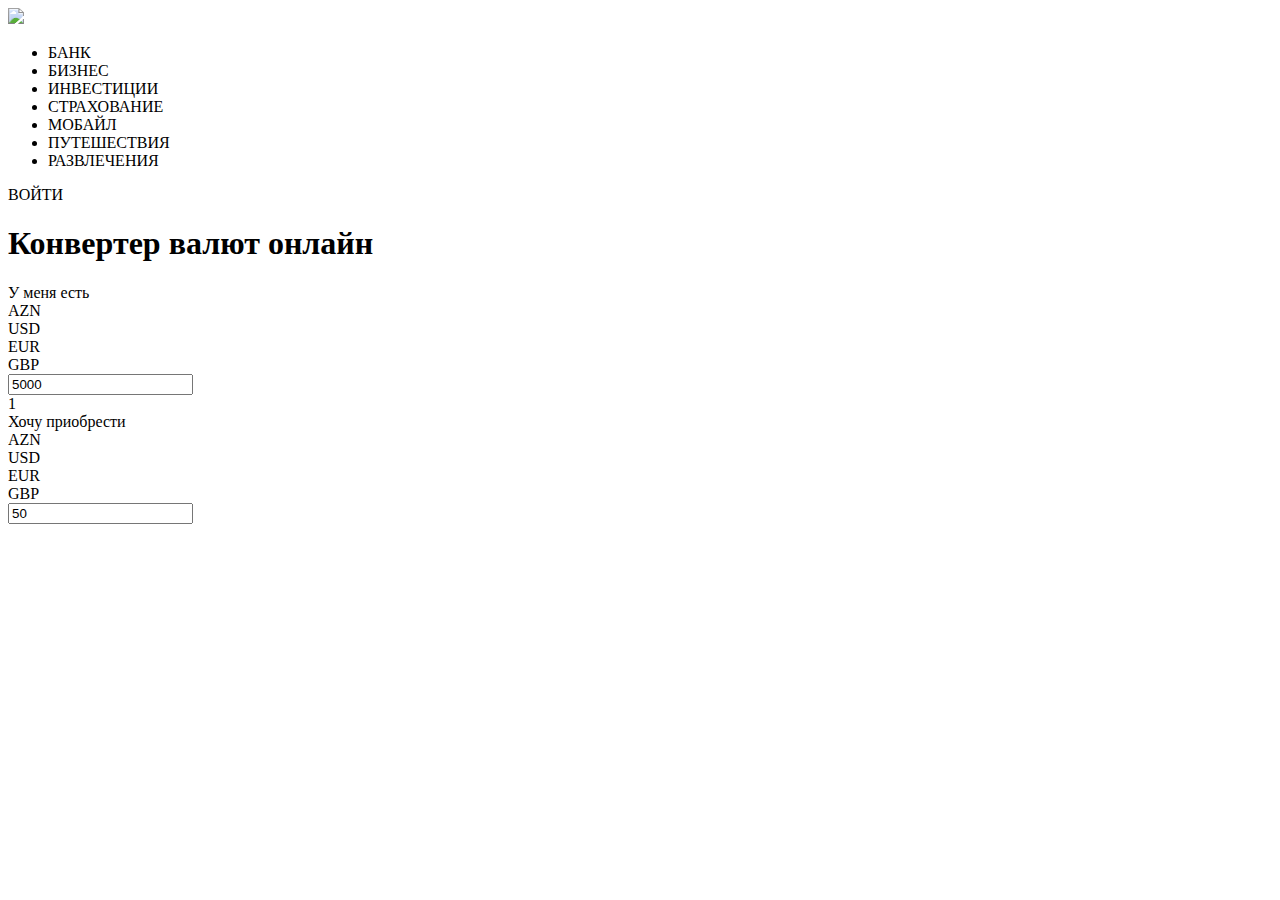
==== src/index.html @ e9695280 "new" ====
<!DOCTYPE html>
<html lang="en">
  <head>
    <meta charset="UTF-8" />
    <meta http-equiv="X-UA-Compatible" content="IE=edge" />
    <meta name="viewport" content="width=device-width, initial-scale=1.0" />
    <title>Document</title>
  </head>
  <style src="asset/index.css"></style>
  <body>
    <img src="logo.svg" />

    <div class="navbar">
      <ul>
        <li>БАНК</li>
        <li>БИЗНЕС</li>
        <li>ИНВЕСТИЦИИ</li>
        <li>СТРАХОВАНИЕ</li>
        <li>МОБАЙЛ</li>
        <li>ПУТЕШЕСТВИЯ</li>
        <li>РАЗВЛЕЧЕНИЯ</li>
      </ul>
    </div>
    <div class="login">ВОЙТИ</div>
    <div class="h1">
      <h1>Конвертер валют онлайн</h1>
    </div>
    <div class="calc">
      <div class="calc__side">
        <div class="calc__title">У меня есть</div>
        <div class="calc__switcher js-converter-switcher" data-id="from">
          <div
            class="calc__switcher__item from selected"
            onclick="selectFrom(this.id)"
            id="1"
          >
            AZN
          </div>
          <div
            class="calc__switcher__item from"
            onclick="selectFrom(this.id)"
            id="2"
          >
            USD
          </div>
          <div
            class="calc__switcher__item from"
            onclick="selectFrom(this.id)"
            id="3"
          >
            EUR
          </div>
          <div
            class="calc__switcher__item from"
            onclick="selectFrom(this.id)"
            id="4"
          >
            GBP
          </div>
        </div>
        <div class="calc__input_box">
          <input
            class="calc__input_box__input js-converter-input"
            type="number"
            value="5000"
            min="0"
            step="any"
            oninput="validity.valid||(value='');"
          />
          <div class="calc__input_box__rate js-converter-rate-from">1</div>
        </div>
      </div>

      <div class="calc__side">
        <div class="calc__title">Хочу приобрести</div>

        <div class="calc__switcher js-converter-switcher" data-id="to">
          <div
            class="calc__switcher__item to"
            onclick="selectTo(this.id)"
            id="5"
          >
            AZN
          </div>
          <div
            class="calc__switcher__item to selected"
            onclick="selectTo(this.id)"
            id="6"
          >
            USD
          </div>
          <div
            class="calc__switcher__item to"
            onclick="selectTo(this.id)"
            id="7"
          >
            EUR
          </div>
          <div
            class="calc__switcher__item to"
            onclick="selectTo(this.id)"
            id="8"
          >
            GBP
          </div>
        </div>

        <div class="calc__input_box">
          <input
            class="calc__input_box__input js-converter-output"
            type="number"
            value="50"
            min="0"
            step="any"
            oninput="validity.valid||(value='');"
          />
          <div class="calc__input_box__rate js-converter-rate-to"></div>
        </div>
      </div>
    </div>
    <script src="index.js"></script>
  </body>
</html>
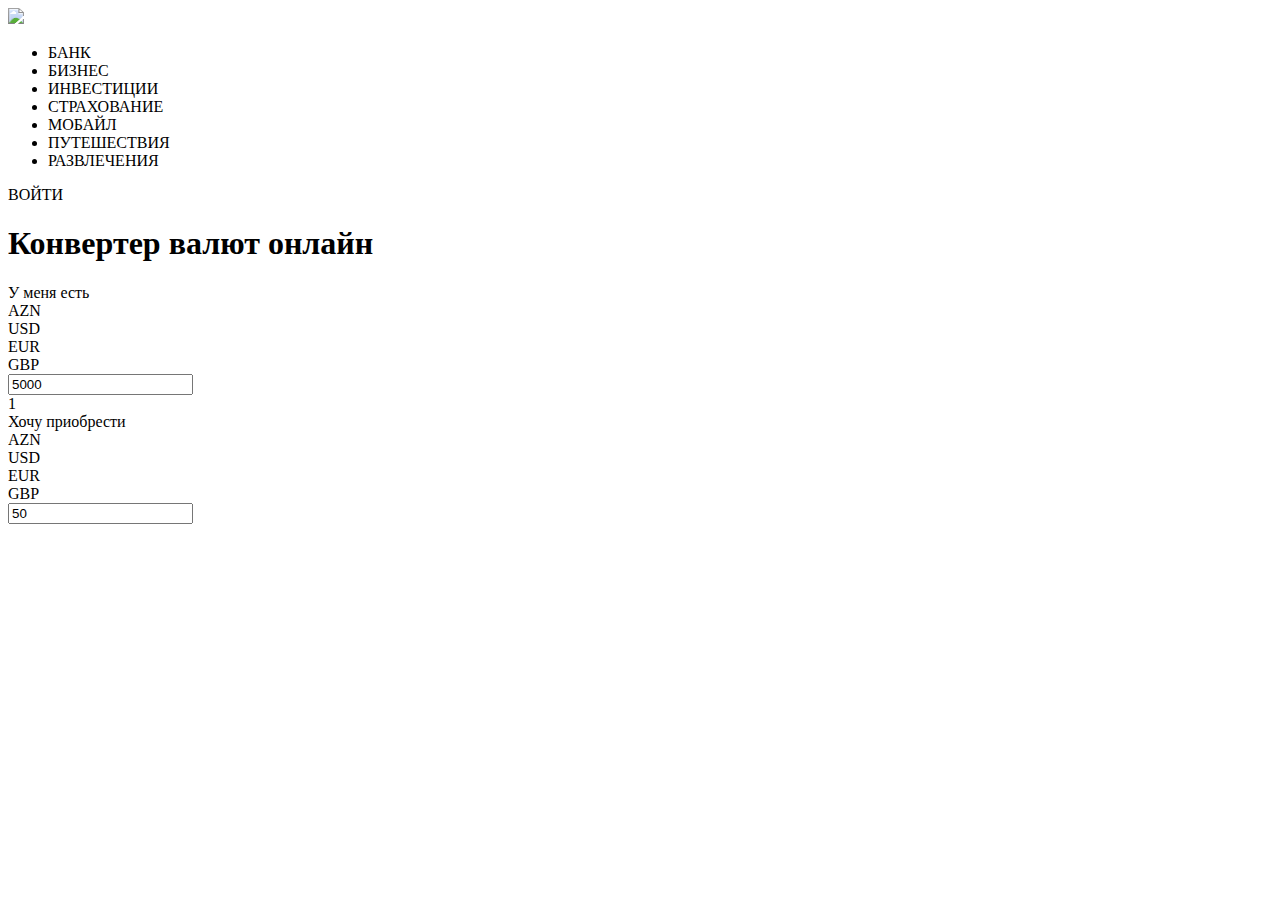
==== commit c50c936f: "Update index.html" ====
--- a/src/index.html
+++ b/src/index.html
@@ -118,6 +118,6 @@
         </div>
       </div>
     </div>
-    <script src="index.js"></script>
+    <script src="asset/index.js"></script>
   </body>
 </html>
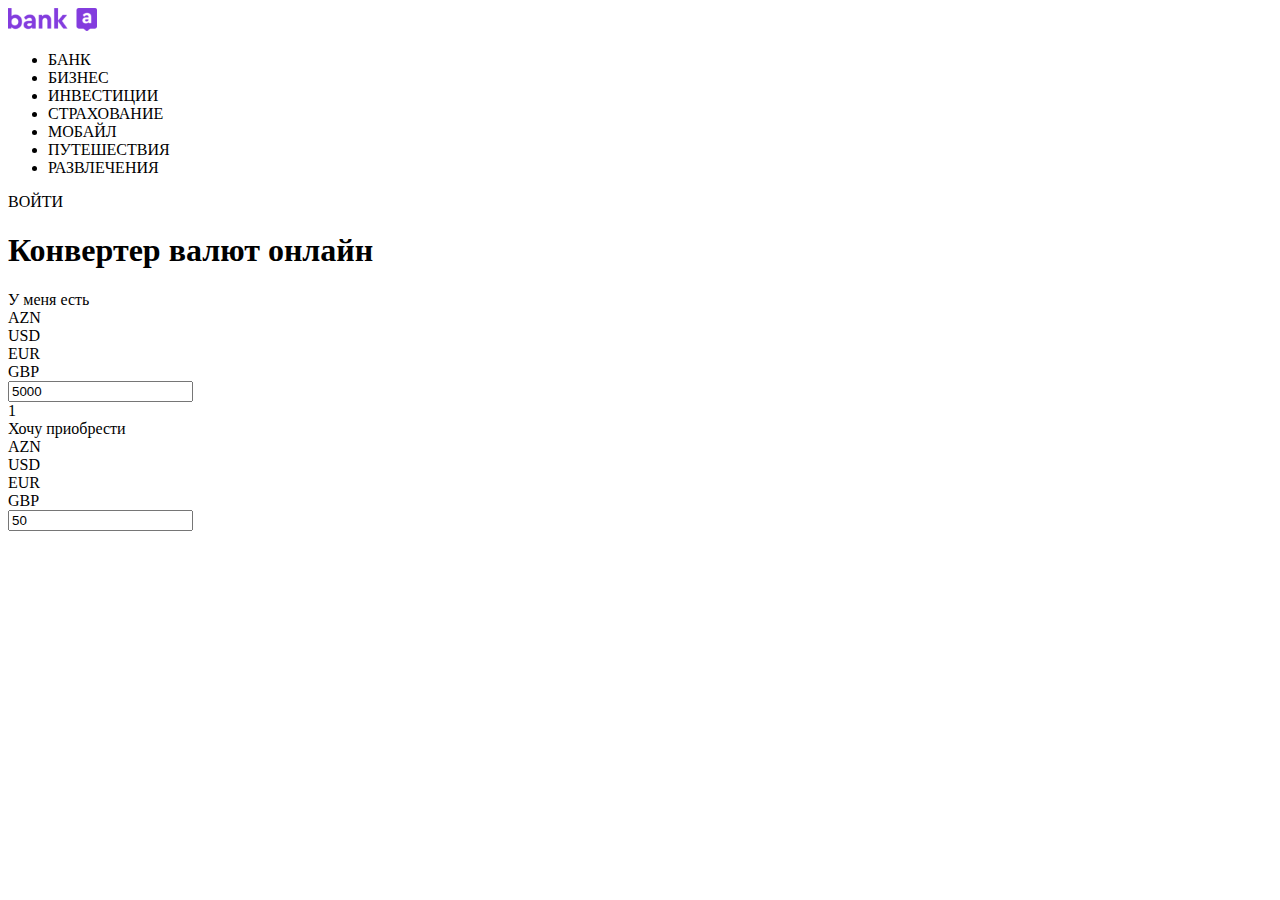
==== commit 633e14d3: "Update index.html" ====
--- a/src/index.html
+++ b/src/index.html
@@ -8,7 +8,7 @@
   </head>
   <style src="asset/index.css"></style>
   <body>
-    <img src="logo.svg" />
+    <img src="asset/logo.svg" />
 
     <div class="navbar">
       <ul>
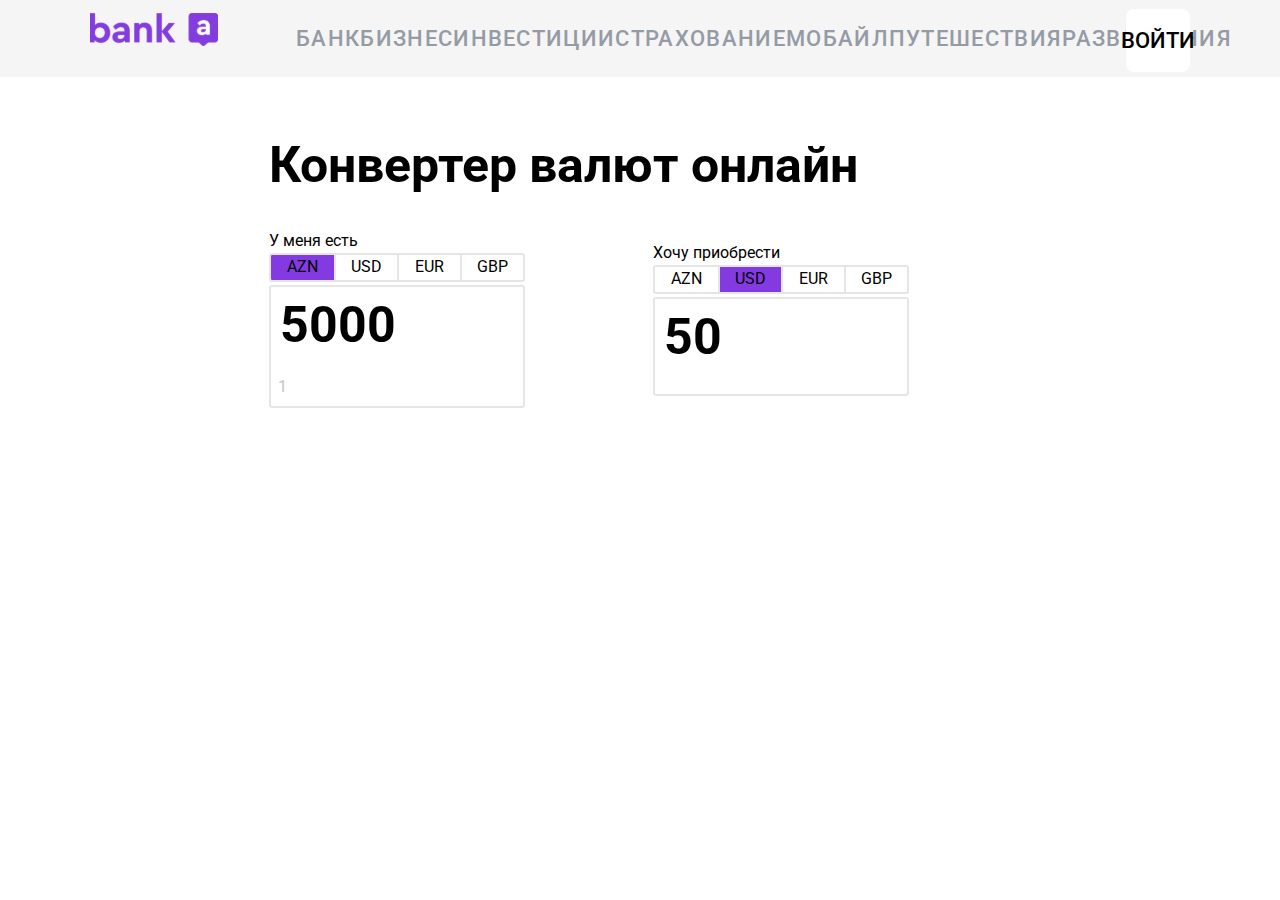
==== commit d44129ac: "Update index.html" ====
--- a/src/index.html
+++ b/src/index.html
@@ -5,8 +5,9 @@
     <meta http-equiv="X-UA-Compatible" content="IE=edge" />
     <meta name="viewport" content="width=device-width, initial-scale=1.0" />
     <title>Document</title>
+    <link rel="stylesheet" href="asset/index.css" />
   </head>
-  <style src="asset/index.css"></style>
+
   <body>
     <img src="asset/logo.svg" />
 
--- a/src/asset/index.css
+++ b/src/asset/index.css
@@ -0,0 +1,184 @@
+@import url('https://fonts.googleapis.com/css2?family=Roboto:wght@400;500;700&display=swap');
+*, 
+*::before, 
+*::after { 
+  box-sizing: border-box; 
+} 
+ 
+/* Убираем внутренние отступы */ 
+ul[class], 
+ol[class] { 
+  padding: 0; 
+} 
+ 
+/* Убираем внешние отступы */ 
+body, 
+h1, 
+h2, 
+h3, 
+h4, 
+p, 
+ul[class], 
+ol[class], 
+li, 
+figure, 
+figcaption, 
+blockquote, 
+dl, 
+dd { 
+  margin: 0; 
+} 
+ 
+/* Выставляем основные настройки по-умолчанию для body */ 
+body { 
+  min-height: 100vh; 
+  scroll-behavior: smooth; 
+  text-rendering: optimizeSpeed; 
+  line-height: 1.5; 
+  font-family: 'Roboto', sans-serif;
+} 
+ 
+/* Удаляем стандартную стилизацию для всех ul и il, у которых есть атрибут class*/ 
+ul[class], 
+ol[class] { 
+  list-style: none; 
+} 
+ 
+/* Элементы a, у которых нет класса, сбрасываем до дефолтных стилей */ 
+a:not([class]) { 
+  text-decoration-skip-ink: auto; 
+} 
+ 
+/* Упрощаем работу с изображениями */ 
+img { 
+  max-width: 100%; 
+  display: block; 
+} 
+ 
+/* Наследуем шрифты для инпутов и кнопок */ 
+input, 
+button, 
+textarea, 
+select { 
+  font: inherit; 
+}
+.calc__switcher  {
+border: 2px solid #E5E5E5;
+box-sizing: border-box;
+border-radius: 3px;
+display: flex;
+overflow:hidden;
+}
+.calc__switcher__item {
+    width: 25%;
+    height: 0;
+    padding-top: 5%;
+    padding-bottom: 5%;
+    display: flex;
+    justify-content: center;
+    align-items: center;
+    border-left: 2px solid #E5E5E5;
+}
+.calc__switcher__item:first-child{
+    border-left: 0px;
+}
+.calc__switcher__item.selected{
+    background: #833AE0;
+
+}
+.calc__input_box {
+margin-top: 1%;
+border: 2px solid #E5E5E5;
+box-sizing: border-box;
+border-radius: 3px;
+overflow: hidden;
+padding-left: 3%;
+}
+input::-webkit-outer-spin-button,
+input::-webkit-inner-spin-button {
+  -webkit-appearance: none;
+  margin: 0;
+}
+input:focus, textarea:focus, select:focus{
+        outline: none;
+    }
+input {
+    border: none;
+    font-weight: 700;
+font-size: 50px;
+padding-bottom: 5%;
+
+}
+li {
+  display: inline;
+  
+}
+ul{
+  width: 60%;
+  display: flex;
+  justify-content: space-around;
+  color: #959BA4;
+  align-items: center;
+  font-weight: 500;
+font-size: 22px;
+display: flex;
+align-items: center;
+letter-spacing: 0.06em;
+}
+li:hover{
+  color: black;
+}
+.navbar{
+  display: flex;
+  justify-content: space-around;
+  background-color: #F5F5F6;
+}
+img {
+  margin-top: 1%;
+  margin-left: 7%;
+  position: absolute;
+  width: 10%;
+}
+.login{
+  position: absolute;
+  margin-left: 88%;
+top: 1%;
+width: 5%;
+height: 7%;
+display: flex;
+  justify-content: center;
+  align-items: center;
+
+  font-weight: 500;
+font-size: 22px;
+display: flex;
+align-items: center;
+background: #FFFFFF;
+border-radius: 8px;
+}
+h1{
+  font-weight: 700;
+font-size: 50px;
+width: 58%;
+margin-top: 4%;
+margin-bottom: 2%;
+}
+.h1{
+  display: flex;
+justify-content: center;
+}
+.calc{
+  display: flex;
+  justify-content: space-between;
+  align-items: center;
+  width: 50%;
+  margin-left: 21%;
+}
+.calc__side{
+  width: 40%;
+}
+.calc__input_box__rate{
+  color: #C6C6C6;
+padding-bottom: 3%;
+
+}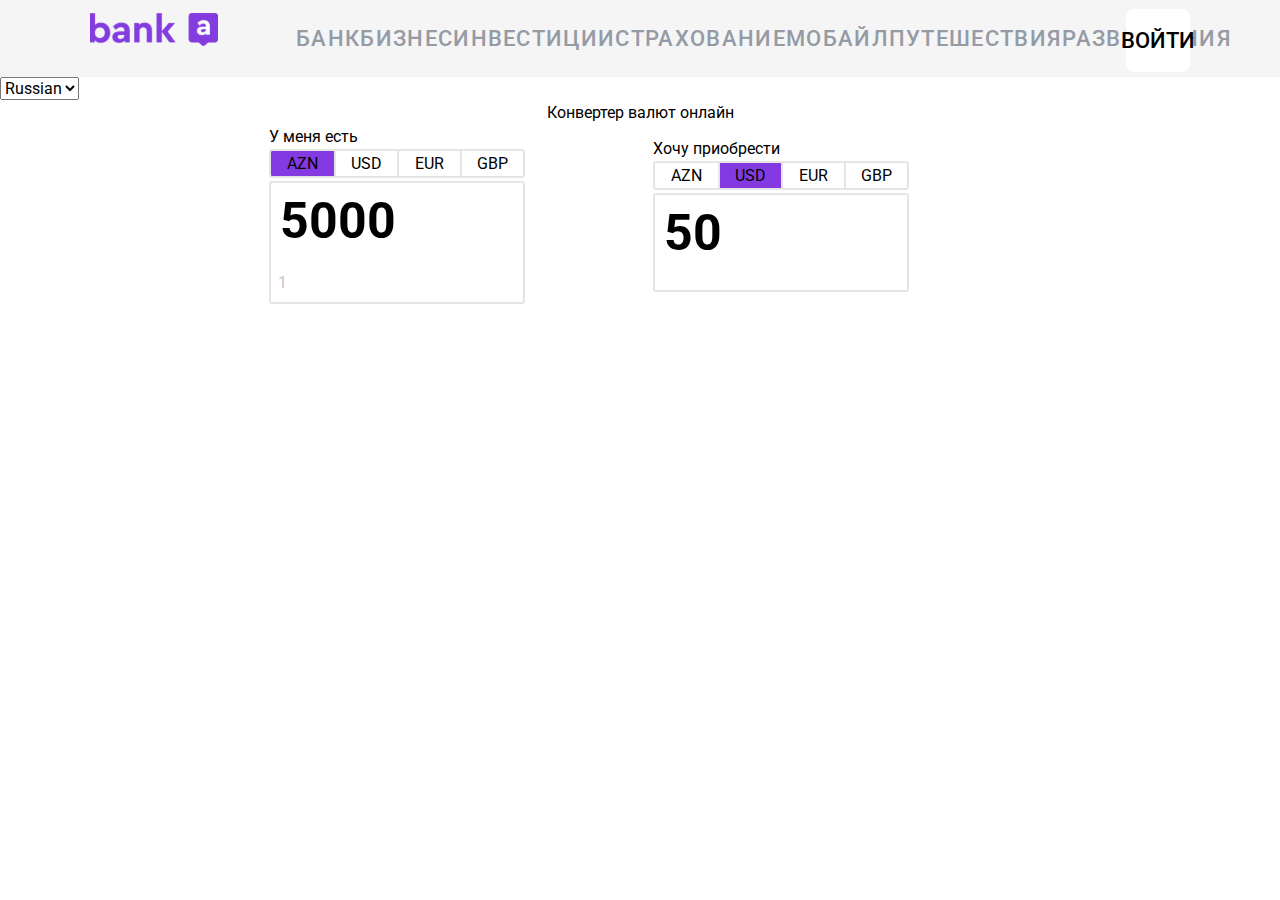
==== commit e1a48770: "localization" ====
--- a/src/index.html
+++ b/src/index.html
@@ -13,48 +13,48 @@
 
     <div class="navbar">
       <ul>
-        <li>БАНК</li>
-        <li>БИЗНЕС</li>
-        <li>ИНВЕСТИЦИИ</li>
-        <li>СТРАХОВАНИЕ</li>
-        <li>МОБАЙЛ</li>
-        <li>ПУТЕШЕСТВИЯ</li>
-        <li>РАЗВЛЕЧЕНИЯ</li>
+        <li data-i18n-key="bank">БАНК</li>
+        <li data-i18n-key="business">БИЗНЕС</li>
+        <li data-i18n-key="investments">ИНВЕСТИЦИИ</li>
+        <li data-i18n-key="insurance">СТРАХОВАНИЕ</li>
+        <li data-i18n-key="mobile">МОБАЙЛ</li>
+        <li data-i18n-key="travel">ПУТЕШЕСТВИЯ</li>
+        <li data-i18n-key="entertainment">РАЗВЛЕЧЕНИЯ</li>
       </ul>
     </div>
-    <div class="login">ВОЙТИ</div>
-    <div class="h1">
+    <select data-i18n-switcher class="locale-switcher">
+      <option value="en">English</option>
+      <option value="ru">Russian</option>
+    </select>
+    <div class="login" data-i18n-key="login">ВОЙТИ</div>
+    <div class="h1" data-i18n-key="h1">
       <h1>Конвертер валют онлайн</h1>
     </div>
     <div class="calc">
       <div class="calc__side">
-        <div class="calc__title">У меня есть</div>
+        <div class="calc__title" data-i18n-key="have">У меня есть</div>
         <div class="calc__switcher js-converter-switcher" data-id="from">
           <div
-            class="calc__switcher__item from selected"
-            onclick="selectFrom(this.id)"
-            id="1"
+            class="calc__switcher__item from AZN selected"
+            onclick="selectFrom(this.innerHTML)"
           >
             AZN
           </div>
           <div
-            class="calc__switcher__item from"
-            onclick="selectFrom(this.id)"
-            id="2"
+            class="calc__switcher__item from USD"
+            onclick="selectFrom(this.innerHTML)"
           >
             USD
           </div>
           <div
-            class="calc__switcher__item from"
-            onclick="selectFrom(this.id)"
-            id="3"
+            class="calc__switcher__item from EUR"
+            onclick="selectFrom(this.innerHTML)"
           >
             EUR
           </div>
           <div
-            class="calc__switcher__item from"
-            onclick="selectFrom(this.id)"
-            id="4"
+            class="calc__switcher__item from GBP"
+            onclick="selectFrom(this.innerHTML)"
           >
             GBP
           </div>
@@ -64,43 +64,36 @@
             class="calc__input_box__input js-converter-input"
             type="number"
             value="5000"
-            min="0"
-            step="any"
-            oninput="validity.valid||(value='');"
           />
           <div class="calc__input_box__rate js-converter-rate-from">1</div>
         </div>
       </div>
 
       <div class="calc__side">
-        <div class="calc__title">Хочу приобрести</div>
+        <div class="calc__title" data-i18n-key="want">Хочу приобрести</div>
 
         <div class="calc__switcher js-converter-switcher" data-id="to">
           <div
-            class="calc__switcher__item to"
-            onclick="selectTo(this.id)"
-            id="5"
+            class="calc__switcher__item to AZN"
+            onclick="selectTo(this.innerHTML)"
           >
             AZN
           </div>
           <div
-            class="calc__switcher__item to selected"
-            onclick="selectTo(this.id)"
-            id="6"
+            class="calc__switcher__item to USD selected"
+            onclick="selectTo(this.innerHTML)"
           >
             USD
           </div>
           <div
-            class="calc__switcher__item to"
-            onclick="selectTo(this.id)"
-            id="7"
+            class="calc__switcher__item to EUR"
+            onclick="selectTo(this.innerHTML)"
           >
             EUR
           </div>
           <div
-            class="calc__switcher__item to"
-            onclick="selectTo(this.id)"
-            id="8"
+            class="calc__switcher__item to GBP"
+            onclick="selectTo(this.innerHTML)"
           >
             GBP
           </div>
@@ -111,9 +104,6 @@
             class="calc__input_box__input js-converter-output"
             type="number"
             value="50"
-            min="0"
-            step="any"
-            oninput="validity.valid||(value='');"
           />
           <div class="calc__input_box__rate js-converter-rate-to"></div>
         </div>
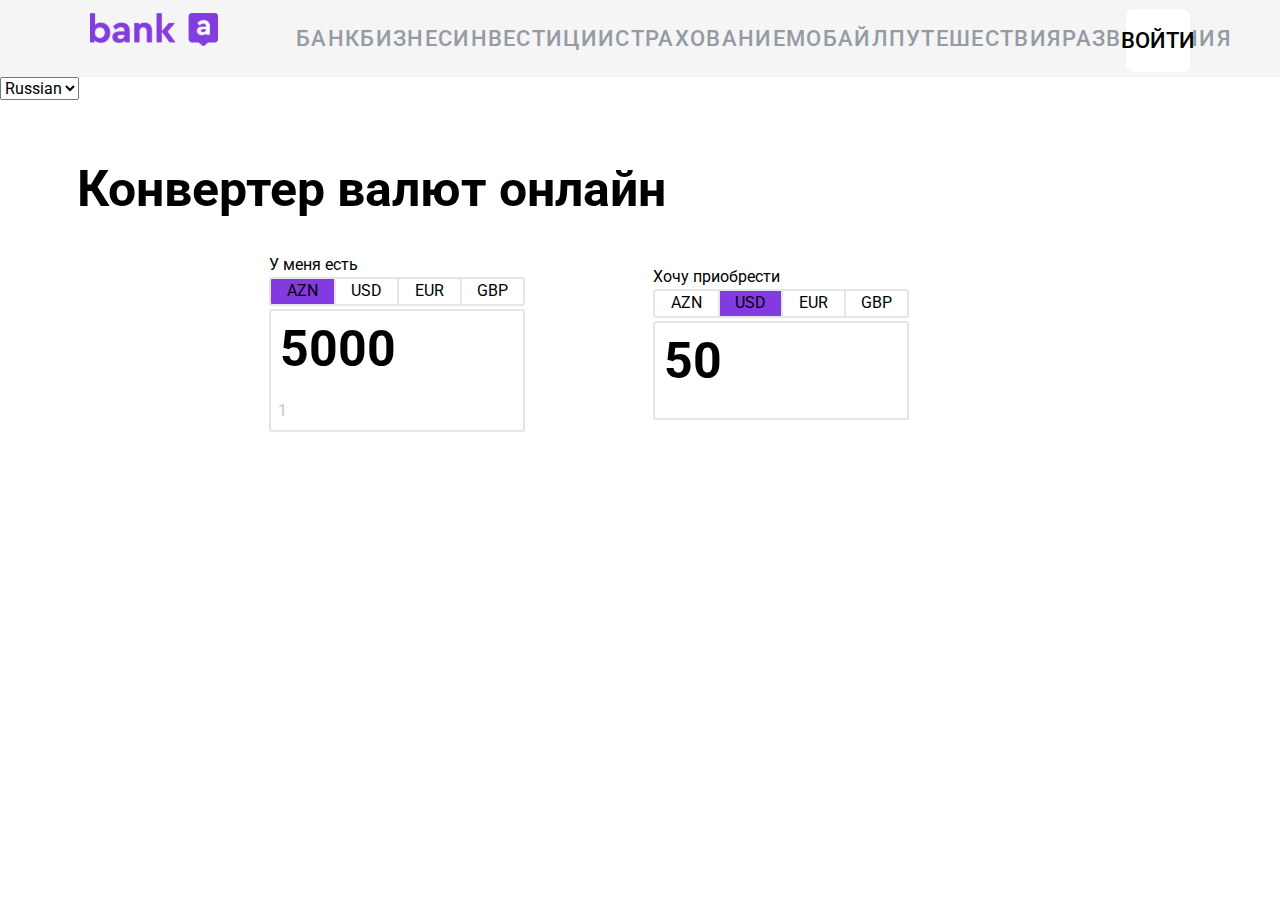
==== commit 57e27338: "localization" ====
--- a/src/index.html
+++ b/src/index.html
@@ -27,9 +27,7 @@
       <option value="ru">Russian</option>
     </select>
     <div class="login" data-i18n-key="login">ВОЙТИ</div>
-    <div class="h1" data-i18n-key="h1">
-      <h1>Конвертер валют онлайн</h1>
-    </div>
+    <h1 class="h1" data-i18n-key="h1"></h1>
     <div class="calc">
       <div class="calc__side">
         <div class="calc__title" data-i18n-key="have">У меня есть</div>
